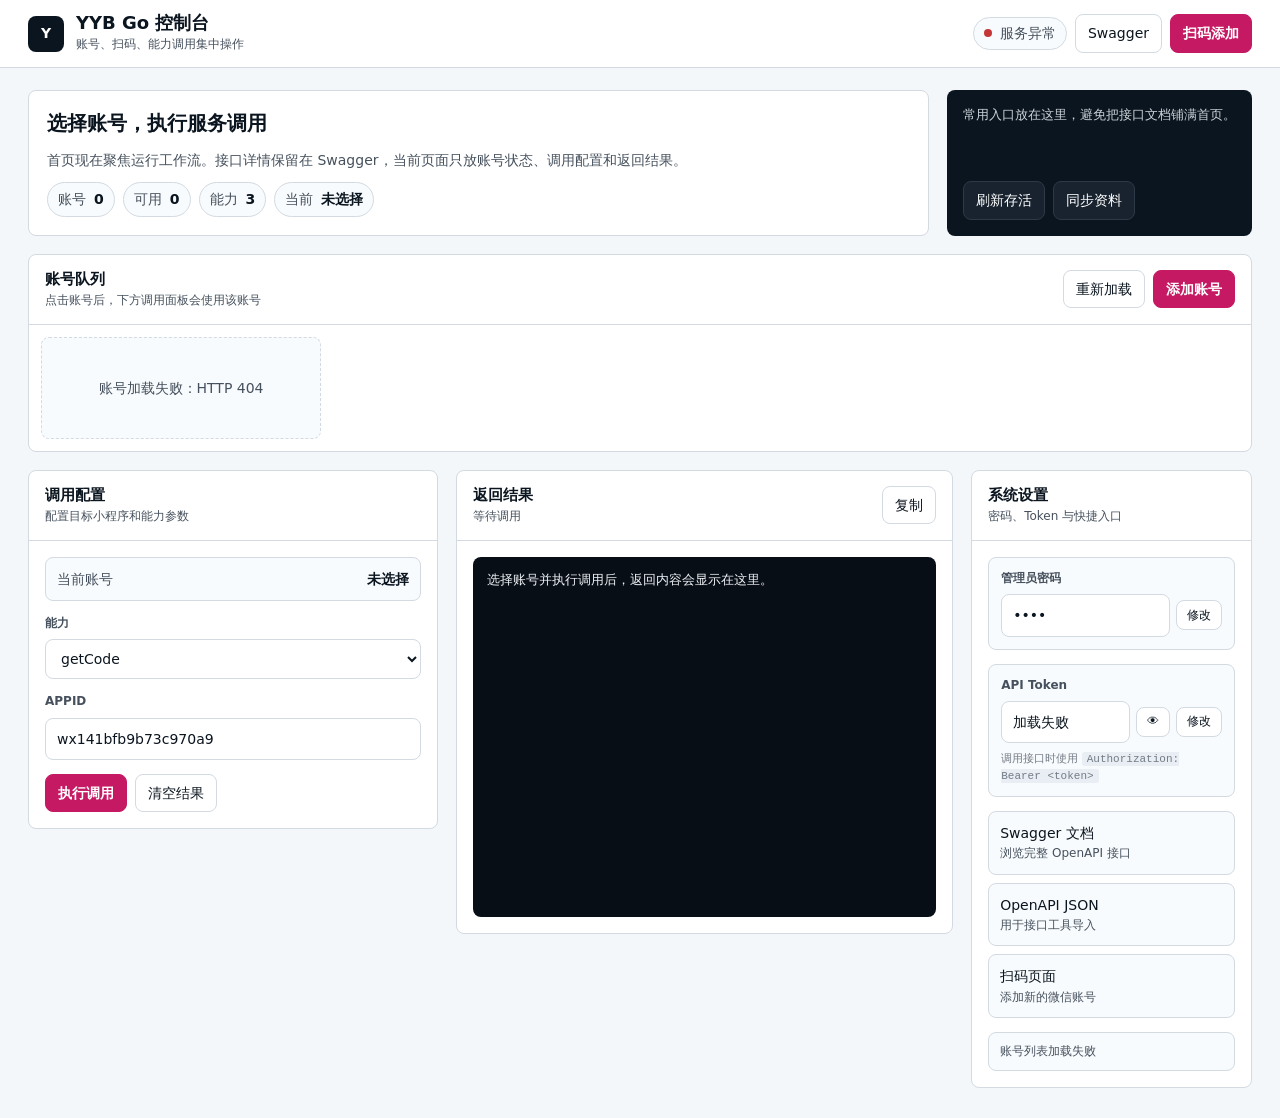
==== resource/templates/index.html @ b81bb7ef "发布构建产物（移除压缩包）" ====
<!DOCTYPE html>
<html lang="zh-CN">
<head>
  <meta charset="UTF-8">
  <meta name="viewport" content="width=device-width, initial-scale=1.0">
  <title>YYB Go 控制台</title>
  <style>
    :root {
      color-scheme: light;
      --bg: oklch(1 0 0);
      --bg-soft: oklch(0.974 0.004 250);
      --surface: oklch(0.986 0.004 250);
      --surface-strong: oklch(0.948 0.009 250);
      --ink: oklch(0.19 0.025 252);
      --muted: oklch(0.43 0.025 252);
      --faint: oklch(0.58 0.018 252);
      --line: oklch(0.885 0.012 250);
      --primary: oklch(0.54 0.205 3);
      --primary-hover: oklch(0.48 0.195 3);
      --accent: oklch(0.44 0.112 190);
      --accent-soft: oklch(0.94 0.027 190);
      --success: oklch(0.55 0.135 145);
      --success-soft: oklch(0.94 0.035 145);
      --warning: oklch(0.68 0.135 78);
      --warning-soft: oklch(0.955 0.04 78);
      --danger: oklch(0.55 0.18 25);
      --danger-soft: oklch(0.955 0.032 25);
      --code-bg: oklch(0.16 0.022 252);
      --code-ink: oklch(0.96 0.006 250);
      --radius: 8px;
      --topbar-h: 68px;
    }

    * {
      box-sizing: border-box;
    }

    html {
      height: 100%;
    }

    body {
      min-height: 100%;
      margin: 0;
      background: var(--bg-soft);
      color: var(--ink);
      font-family: ui-sans-serif, system-ui, -apple-system, BlinkMacSystemFont, "Segoe UI", "Microsoft YaHei", sans-serif;
      font-size: 14px;
      line-height: 1.45;
    }

    button,
    input,
    select,
    textarea {
      font: inherit;
    }

    button {
      cursor: pointer;
    }

    .app {
      min-height: 100vh;
      display: flex;
      flex-direction: column;
    }

    .topbar {
      height: var(--topbar-h);
      display: flex;
      align-items: center;
      justify-content: space-between;
      gap: 18px;
      padding: 0 28px;
      background: var(--bg);
      border-bottom: 1px solid var(--line);
      position: sticky;
      top: 0;
      z-index: 10;
    }

    .brand {
      display: flex;
      align-items: center;
      gap: 12px;
      min-width: 0;
    }

    .mark {
      width: 36px;
      height: 36px;
      border-radius: var(--radius);
      display: grid;
      place-items: center;
      background: var(--ink);
      color: var(--bg);
      font-weight: 800;
      letter-spacing: 0;
    }

    .brand-title {
      margin: 0;
      font-size: 18px;
      font-weight: 760;
      letter-spacing: 0;
      line-height: 1.1;
    }

    .brand-subtitle {
      margin-top: 3px;
      color: var(--muted);
      font-size: 12px;
      white-space: nowrap;
      overflow: hidden;
      text-overflow: ellipsis;
    }

    .top-actions,
    .panel-actions,
    .inline-actions {
      display: flex;
      align-items: center;
      gap: 8px;
      flex-wrap: wrap;
    }

    .btn {
      min-height: 36px;
      border: 1px solid transparent;
      border-radius: var(--radius);
      padding: 8px 12px;
      display: inline-flex;
      align-items: center;
      justify-content: center;
      gap: 7px;
      background: var(--bg);
      color: var(--ink);
      text-decoration: none;
      transition: background 160ms ease, border-color 160ms ease, color 160ms ease;
    }

    .btn:hover {
      background: var(--surface-strong);
    }

    .btn:focus-visible,
    .account-card:focus-visible,
    .quick-link:focus-visible {
      outline: 3px solid oklch(0.82 0.08 190);
      outline-offset: 2px;
    }

    .btn.primary {
      background: var(--primary);
      color: var(--bg);
      border-color: var(--primary);
      font-weight: 700;
    }

    .btn.primary:hover {
      background: var(--primary-hover);
      border-color: var(--primary-hover);
    }

    .btn.secondary {
      border-color: var(--line);
    }

    .btn.danger {
      color: var(--danger);
      border-color: var(--danger-soft);
      background: var(--danger-soft);
    }

    .btn:disabled {
      cursor: not-allowed;
      opacity: 0.62;
    }

    .status-pill {
      min-height: 30px;
      border-radius: 999px;
      display: inline-flex;
      align-items: center;
      gap: 8px;
      padding: 5px 10px;
      border: 1px solid var(--line);
      color: var(--muted);
      background: var(--surface);
      white-space: nowrap;
    }

    .status-dot {
      width: 8px;
      height: 8px;
      border-radius: 50%;
      background: var(--faint);
      flex: 0 0 auto;
    }

    .status-pill.ok .status-dot,
    .account-status.alive .status-dot {
      background: var(--success);
    }

    .status-pill.bad .status-dot,
    .account-status.expired .status-dot {
      background: var(--danger);
    }

    .shell {
      width: min(1440px, 100%);
      margin: 0 auto;
      padding: 22px 28px 32px;
      display: grid;
      gap: 18px;
    }

    .overview {
      display: grid;
      grid-template-columns: minmax(0, 1fr) auto;
      gap: 18px;
      align-items: stretch;
    }

    .summary {
      min-width: 0;
      background: var(--bg);
      border: 1px solid var(--line);
      border-radius: var(--radius);
      padding: 18px;
      display: grid;
      gap: 12px;
    }

    .summary h2 {
      margin: 0;
      font-size: 20px;
      font-weight: 760;
      letter-spacing: 0;
      text-wrap: balance;
    }

    .summary-copy {
      margin: 0;
      max-width: 72ch;
      color: var(--muted);
    }

    .stat-row {
      display: flex;
      flex-wrap: wrap;
      gap: 8px;
    }

    .stat-chip {
      min-height: 32px;
      display: inline-flex;
      align-items: center;
      gap: 8px;
      padding: 6px 10px;
      border-radius: 999px;
      background: var(--surface);
      border: 1px solid var(--line);
      color: var(--muted);
    }

    .stat-chip strong {
      color: var(--ink);
      font-weight: 760;
    }

    .quick-actions {
      min-width: 260px;
      background: var(--ink);
      color: var(--bg);
      border-radius: var(--radius);
      padding: 16px;
      display: grid;
      align-content: space-between;
      gap: 14px;
    }

    .quick-actions p {
      margin: 0;
      color: oklch(0.86 0.012 250);
      font-size: 13px;
    }

    .quick-actions .btn {
      background: oklch(0.25 0.028 252);
      color: var(--bg);
      border-color: oklch(0.34 0.028 252);
    }

    .quick-actions .btn:hover {
      background: oklch(0.31 0.032 252);
    }

    .account-band,
    .panel {
      background: var(--bg);
      border: 1px solid var(--line);
      border-radius: var(--radius);
    }

    .section-head {
      min-height: 58px;
      display: flex;
      align-items: center;
      justify-content: space-between;
      gap: 14px;
      padding: 14px 16px;
      border-bottom: 1px solid var(--line);
    }

    .section-title {
      display: grid;
      gap: 2px;
      min-width: 0;
    }

    .section-title h3 {
      margin: 0;
      font-size: 15px;
      font-weight: 760;
      letter-spacing: 0;
    }

    .section-title p {
      margin: 0;
      color: var(--muted);
      font-size: 12px;
      white-space: nowrap;
      overflow: hidden;
      text-overflow: ellipsis;
    }

    .account-strip {
      padding: 12px;
      display: grid;
      grid-auto-flow: column;
      grid-auto-columns: minmax(238px, 280px);
      gap: 10px;
      overflow-x: auto;
      scrollbar-width: thin;
      min-height: 126px;
    }

    .account-card {
      width: 100%;
      min-height: 100px;
      padding: 12px;
      border: 1px solid var(--line);
      border-radius: var(--radius);
      background: var(--surface);
      color: var(--ink);
      text-align: left;
      display: grid;
      grid-template-columns: 42px minmax(0, 1fr) auto;
      gap: 10px;
      align-items: start;
      transition: background 160ms ease, border-color 160ms ease;
      position: relative;
    }

    .account-card:hover {
      background: var(--bg);
      border-color: oklch(0.78 0.035 190);
    }

    .account-card.selected {
      background: var(--accent-soft);
      border-color: var(--accent);
    }

    .account-card .del-btn {
      width: 26px; height: 26px;
      border: 1px solid transparent;
      border-radius: 50%;
      background: transparent;
      color: var(--faint);
      font-size: 16px;
      line-height: 1;
      cursor: pointer;
      display: grid;
      place-items: center;
      flex-shrink: 0;
      transition: all 140ms ease;
      padding: 0;
    }

    .account-card .del-btn:hover {
      background: var(--danger-soft);
      color: var(--danger);
      border-color: var(--danger);
    }

    .avatar {
      width: 42px;
      height: 42px;
      border-radius: 50%;
      overflow: hidden;
      background: var(--surface-strong);
      border: 1px solid var(--line);
      display: grid;
      place-items: center;
      color: var(--muted);
      font-weight: 760;
    }

    .avatar img {
      width: 100%;
      height: 100%;
      object-fit: cover;
      display: block;
    }

    .account-main {
      min-width: 0;
      display: grid;
      gap: 6px;
    }

    .account-name {
      overflow: hidden;
      text-overflow: ellipsis;
      white-space: nowrap;
      font-weight: 760;
    }

    .account-status {
      display: inline-flex;
      align-items: center;
      gap: 7px;
      color: var(--muted);
      font-size: 12px;
    }

    .account-meta {
      color: var(--faint);
      font-size: 12px;
      overflow: hidden;
      text-overflow: ellipsis;
      white-space: nowrap;
    }

    .empty-state {
      min-height: 100px;
      display: grid;
      place-items: center;
      color: var(--muted);
      border: 1px dashed var(--line);
      border-radius: var(--radius);
      background: var(--surface);
      padding: 18px;
      text-align: center;
    }

    .work-grid {
      display: grid;
      grid-template-columns: minmax(360px, 0.95fr) minmax(420px, 1.15fr) minmax(260px, 0.65fr);
      gap: 18px;
      align-items: start;
    }

    .panel-body {
      padding: 16px;
      display: grid;
      gap: 14px;
    }

    .form-grid {
      display: grid;
      gap: 14px;
    }

    .field {
      display: grid;
      gap: 7px;
    }

    .field label {
      color: var(--muted);
      font-size: 12px;
      font-weight: 680;
    }

    .input,
    .select,
    .textarea {
      width: 100%;
      border: 1px solid var(--line);
      border-radius: var(--radius);
      background: var(--bg);
      color: var(--ink);
      padding: 10px 11px;
      outline: none;
      transition: border-color 160ms ease, background 160ms ease;
    }

    .input:focus,
    .select:focus,
    .textarea:focus {
      border-color: var(--accent);
      background: var(--surface);
    }

    .textarea {
      min-height: 164px;
      resize: vertical;
      font-family: ui-monospace, SFMono-Regular, Menlo, Consolas, "Liberation Mono", monospace;
      line-height: 1.55;
      font-size: 13px;
    }

    .selected-account {
      min-height: 44px;
      border: 1px solid var(--line);
      border-radius: var(--radius);
      background: var(--surface);
      padding: 10px 11px;
      display: flex;
      align-items: center;
      justify-content: space-between;
      gap: 10px;
      color: var(--muted);
    }

    .selected-account strong {
      color: var(--ink);
      overflow: hidden;
      text-overflow: ellipsis;
      white-space: nowrap;
    }

    .result-panel .panel-body {
      gap: 10px;
    }

    .result-box {
      min-height: 360px;
      max-height: 560px;
      margin: 0;
      overflow: auto;
      border-radius: var(--radius);
      background: var(--code-bg);
      color: var(--code-ink);
      padding: 14px;
      font-family: ui-monospace, SFMono-Regular, Menlo, Consolas, "Liberation Mono", monospace;
      font-size: 13px;
      line-height: 1.55;
      white-space: pre-wrap;
      word-break: break-word;
    }

    .result-box.error {
      color: oklch(0.86 0.075 25);
    }

    .quick-list {
      display: grid;
      gap: 8px;
    }

    .quick-link {
      border: 1px solid var(--line);
      border-radius: var(--radius);
      padding: 11px;
      background: var(--surface);
      color: var(--ink);
      text-decoration: none;
      display: grid;
      gap: 2px;
      transition: background 160ms ease, border-color 160ms ease;
    }

    .quick-link:hover {
      background: var(--bg);
      border-color: oklch(0.78 0.035 190);
    }

    .quick-link span {
      color: var(--muted);
      font-size: 12px;
    }

    .log-line {
      padding: 10px 11px;
      border-radius: var(--radius);
      background: var(--surface);
      border: 1px solid var(--line);
      color: var(--muted);
      font-size: 12px;
    }

    .token-card {
      padding: 12px;
      border: 1px solid var(--line);
      border-radius: var(--radius);
      background: var(--surface);
      display: grid;
      gap: 8px;
    }

    .token-row {
      display: flex;
      gap: 6px;
      align-items: center;
    }

    .token-input {
      flex: 1;
      min-width: 0;
    }

    .token-hint {
      color: var(--faint);
      font-size: 11px;
      line-height: 1.4;
    }

    .token-hint code {
      background: var(--surface-strong);
      padding: 1px 5px;
      border-radius: 3px;
      font-size: 11px;
    }

    .btn-sm {
      min-height: 30px;
      padding: 5px 10px;
      font-size: 12px;
    }

    .token-set-panel {
      display: grid;
      gap: 0;
    }

    .hidden {
      display: none !important;
    }

    @media (max-width: 1120px) {
      .overview,
      .work-grid {
        grid-template-columns: 1fr;
      }

      .quick-actions {
        min-width: 0;
      }
    }

    @media (max-width: 760px) {
      .topbar {
        height: auto;
        align-items: flex-start;
        flex-direction: column;
        padding: 14px 16px;
      }

      .top-actions {
        width: 100%;
      }

      .top-actions .btn,
      .top-actions .status-pill {
        flex: 1;
      }

      .shell {
        padding: 16px;
      }

      .section-head {
        align-items: flex-start;
        flex-direction: column;
      }

      .panel-actions,
      .inline-actions {
        width: 100%;
      }

      .panel-actions .btn,
      .inline-actions .btn {
        flex: 1;
      }

      .account-strip {
        grid-auto-columns: minmax(222px, 86vw);
      }
    }

    @media (prefers-reduced-motion: reduce) {
      *,
      *::before,
      *::after {
        scroll-behavior: auto !important;
        transition-duration: 1ms !important;
        animation-duration: 1ms !important;
      }
    }
  </style>
</head>
<body>
  <div class="app">
    <header class="topbar">
      <div class="brand">
        <div class="mark" aria-hidden="true">Y</div>
        <div>
          <h1 class="brand-title">YYB Go 控制台</h1>
          <div class="brand-subtitle">账号、扫码、能力调用集中操作</div>
        </div>
      </div>
      <div class="top-actions">
        <span class="status-pill" id="healthPill"><span class="status-dot"></span><span>检测服务中</span></span>
        <a class="btn secondary" href="/docs/index.html">Swagger</a>
        <a class="btn primary" href="/scan">扫码添加</a>
      </div>
    </header>

    <main class="shell">
      <section class="overview" aria-label="控制台概览">
        <div class="summary">
          <h2>选择账号，执行服务调用</h2>
          <p class="summary-copy">首页现在聚焦运行工作流。接口详情保留在 Swagger，当前页面只放账号状态、调用配置和返回结果。</p>
          <div class="stat-row" aria-label="运行统计">
            <span class="stat-chip">账号 <strong id="accountCount">0</strong></span>
            <span class="stat-chip">可用 <strong id="aliveCount">0</strong></span>
            <span class="stat-chip">能力 <strong id="featureCount">0</strong></span>
            <span class="stat-chip">当前 <strong id="currentAccountText">未选择</strong></span>
          </div>
        </div>
        <aside class="quick-actions" aria-label="常用动作">
          <p>常用入口放在这里，避免把接口文档铺满首页。</p>
          <div class="inline-actions">
            <button class="btn" id="refreshAllBtn" type="button">刷新存活</button>
            <button class="btn" id="resyncAllBtn" type="button">同步资料</button>
          </div>
        </aside>
      </section>

      <section class="account-band" aria-label="账号队列">
        <div class="section-head">
          <div class="section-title">
            <h3>账号队列</h3>
            <p>点击账号后，下方调用面板会使用该账号</p>
          </div>
          <div class="panel-actions">
            <button class="btn secondary" id="reloadAccountsBtn" type="button">重新加载</button>
            <a class="btn primary" href="/scan">添加账号</a>
          </div>
        </div>
        <div class="account-strip" id="accountStrip">
          <div class="empty-state">账号加载中</div>
        </div>
      </section>

      <section class="work-grid" aria-label="调用工作区">
        <section class="panel" aria-label="调用配置">
          <div class="section-head">
            <div class="section-title">
              <h3>调用配置</h3>
              <p>配置目标小程序和能力参数</p>
            </div>
          </div>
          <div class="panel-body">
            <div class="selected-account">
              <span>当前账号</span>
              <strong id="selectedAccountName">未选择</strong>
            </div>
            <div class="form-grid">
              <div class="field">
                <label for="featureSel">能力</label>
                <select class="select" id="featureSel"></select>
              </div>
              <div class="field">
                <label for="appidInput">APPID</label>
                <input class="input" id="appidInput" value="wx141bfb9b73c970a9" autocomplete="off" spellcheck="false">
              </div>
              <div class="field hidden" id="payloadGroup">
                <label for="payloadInput">请求 JSON</label>
                <textarea class="textarea" id="payloadInput" spellcheck="false">{"api_name":"getUserInfo","data":{},"env":1}</textarea>
              </div>
            </div>
            <div class="inline-actions">
              <button class="btn primary" id="callBtn" type="button">执行调用</button>
              <button class="btn secondary" id="clearResultBtn" type="button">清空结果</button>
            </div>
          </div>
        </section>

        <section class="panel result-panel" aria-label="调用结果">
          <div class="section-head">
            <div class="section-title">
              <h3>返回结果</h3>
              <p id="resultMeta">等待调用</p>
            </div>
            <button class="btn secondary" id="copyResultBtn" type="button">复制</button>
          </div>
          <div class="panel-body">
            <pre class="result-box" id="resultBox">选择账号并执行调用后，返回内容会显示在这里。</pre>
          </div>
        </section>

        <aside class="panel" aria-label="系统入口">
          <div class="section-head">
            <div class="section-title">
              <h3>系统设置</h3>
              <p>密码、Token 与快捷入口</p>
            </div>
          </div>
          <div class="panel-body">
            <!-- 密码修改 -->
            <div class="token-card" id="passwordCard">
              <div class="field" style="margin-bottom:0">
                <label>管理员密码</label>
                <div class="token-row">
                  <input class="input token-input" type="password" id="passwordDisplay" value="****" readonly>
                  <button class="btn secondary btn-sm" id="chPwdBtn" type="button">修改</button>
                </div>
              </div>
              <div class="token-set-panel hidden" id="pwdPanel">
                <input class="input token-input" type="password" id="oldPwdInput" placeholder="原密码" autocomplete="off">
                <input class="input token-input" type="password" id="newPwdInput" placeholder="新密码（至少 4 位）" autocomplete="off" style="margin-top:6px">
                <div class="inline-actions" style="margin-top:8px">
                  <button class="btn primary btn-sm" id="savePwdBtn" type="button">保存</button>
                  <button class="btn secondary btn-sm" id="cancelPwdBtn" type="button">取消</button>
                </div>
              </div>
            </div>
            <!-- Token 管理 -->
            <div class="token-card">
              <div class="field" style="margin-bottom:0">
                <label>API Token</label>
                <div class="token-row">
                  <input class="input token-input" id="tokenDisplay" readonly spellcheck="false" value="加载中…">
                  <button class="btn secondary btn-sm" id="toggleTokenBtn" type="button" title="显示/隐藏">👁</button>
                  <button class="btn secondary btn-sm" id="setTokenBtn" type="button">修改</button>
                </div>
              </div>
              <div class="token-set-panel hidden" id="tokenSetPanel">
                <input class="input token-input" id="tokenInput" placeholder="输入新的 API Token" spellcheck="false" autocomplete="off">
                <div class="inline-actions" style="margin-top:8px">
                  <button class="btn primary btn-sm" id="saveTokenBtn" type="button">保存</button>
                  <button class="btn secondary btn-sm" id="cancelTokenBtn" type="button">取消</button>
                </div>
              </div>
              <div class="token-hint">调用接口时使用 <code>Authorization: Bearer &lt;token&gt;</code></div>
            </div>
            <!-- 快捷入口 -->
            <div class="quick-list">
              <a class="quick-link" href="/docs/index.html">
                Swagger 文档
                <span>浏览完整 OpenAPI 接口</span>
              </a>
              <a class="quick-link" href="/openapi.json">
                OpenAPI JSON
                <span>用于接口工具导入</span>
              </a>
              <a class="quick-link" href="/scan">
                扫码页面
                <span>添加新的微信账号</span>
              </a>
            </div>
            <div class="log-line" id="activityLine">尚未执行操作</div>
          </div>
        </aside>
      </section>
    </main>
  </div>

  <script>
    const state = {
      accounts: [],
      features: [
        { name: "getCode" },
        { name: "getPhoneNumber" },
        { name: "operateWxData" }
      ],
      selectedOpenID: "",
      lastResult: ""
    };

    const $ = id => document.getElementById(id);

    function escapeHTML(value) {
      return String(value ?? "")
        .replaceAll("&", "&amp;")
        .replaceAll("<", "&lt;")
        .replaceAll(">", "&gt;")
        .replaceAll('"', "&quot;")
        .replaceAll("'", "&#039;");
    }

    async function api(method, url, body) {
      const options = { method, headers: { "Content-Type": "application/json" } };
      if (body !== undefined) options.body = JSON.stringify(body);
      const response = await fetch(url, options);
      const text = await response.text();
      let data = null;
      try {
        data = text ? JSON.parse(text) : null;
      } catch {
        data = text;
      }
      const isEnvelope = data && typeof data === "object" && !Array.isArray(data)
        && Object.prototype.hasOwnProperty.call(data, "code")
        && Object.prototype.hasOwnProperty.call(data, "msg")
        && Object.prototype.hasOwnProperty.call(data, "data");
      if (!response.ok || (isEnvelope && data.code !== 0)) {
        const error = new Error(isEnvelope ? data.msg : "HTTP " + response.status);
        error.status = response.status;
        error.code = isEnvelope ? data.code : response.status;
        error.data = isEnvelope ? data.data : data;
        error.payload = data;
        throw error;
      }
      return isEnvelope ? data.data : data;
    }

    function accountName(account) {
      return account.nickname || account.alias || account.openid || "未命名账号";
    }

    function statusText(status) {
      if (status === "alive") return "可用";
      if (status === "expired") return "需重扫";
      return "待确认";
    }

    function statusClass(status) {
      if (status === "alive") return "alive";
      if (status === "expired") return "expired";
      return "unknown";
    }

    function formatChecked(ts) {
      if (!ts) return "未检测";
      const date = new Date(ts * 1000);
      const pad = n => String(n).padStart(2, "0");
      return `${pad(date.getMonth() + 1)}-${pad(date.getDate())} ${pad(date.getHours())}:${pad(date.getMinutes())}`;
    }

    function setActivity(message) {
      $("activityLine").textContent = message;
    }

    function setResult(value, meta, isError) {
      const text = typeof value === "string" ? value : JSON.stringify(value, null, 2);
      state.lastResult = text;
      $("resultBox").textContent = text;
      $("resultBox").classList.toggle("error", Boolean(isError));
      $("resultMeta").textContent = meta || "已更新";
    }

    function selectedAccount() {
      return state.accounts.find(item => item.openid === state.selectedOpenID) || null;
    }

    function syncSelectedAccount() {
      const selected = selectedAccount();
      const label = selected ? accountName(selected) : "未选择";
      $("selectedAccountName").textContent = label;
      $("currentAccountText").textContent = label;
      document.querySelectorAll(".account-card").forEach(card => {
        card.classList.toggle("selected", card.dataset.openid === state.selectedOpenID);
      });
    }

    function renderStats() {
      $("accountCount").textContent = String(state.accounts.length);
      $("aliveCount").textContent = String(state.accounts.filter(item => item.status === "alive").length);
      $("featureCount").textContent = String(state.features.length);
      syncSelectedAccount();
    }

    function renderAccounts() {
      const strip = $("accountStrip");
      if (!state.accounts.length) {
        strip.innerHTML = `<div class="empty-state">暂无账号，点击“添加账号”开始扫码。</div>`;
        state.selectedOpenID = "";
        renderStats();
        return;
      }

      if (!state.accounts.some(item => item.openid === state.selectedOpenID)) {
        state.selectedOpenID = state.accounts[0].openid;
      }

      strip.innerHTML = "";
      for (const account of state.accounts) {
        const name = accountName(account);
        const cls = statusClass(account.status);
        const button = document.createElement("button");
        button.type = "button";
        button.className = "account-card";
        button.dataset.openid = account.openid;
        button.innerHTML = `
          <span class="avatar">
            <img alt="" src="/accounts/avatar?ref=${encodeURIComponent(account.openid)}">
            <span class="avatar-letter hidden">${escapeHTML(name.slice(0, 1).toUpperCase() || "Y")}</span>
          </span>
          <span class="account-main">
            <span class="account-name">${escapeHTML(name)}</span>
            <span class="account-status ${cls}"><span class="status-dot"></span>${statusText(account.status)}</span>
            <span class="account-meta">uin: ${escapeHTML(account.uin ?? "-")} · ${formatChecked(account.last_checked_at)}</span>
          </span>
          <button class="del-btn" title="删除账号" data-openid="${escapeHTML(account.openid)}">&times;</button>
        `;
        button.querySelector("img").addEventListener("error", event => {
          event.currentTarget.classList.add("hidden");
          button.querySelector(".avatar-letter").classList.remove("hidden");
        });
        button.addEventListener("click", () => {
          state.selectedOpenID = account.openid;
          syncSelectedAccount();
          setActivity(`已选择账号：${name}`);
        });
        // 删除按钮：阻止冒泡到卡片点击
        const delBtn = button.querySelector(".del-btn");
        delBtn.addEventListener("click", (e) => {
          e.stopPropagation();
          deleteAccount(account.openid, name);
        });
        strip.appendChild(button);
      }
      renderStats();
    }

    function renderFeatures() {
      const select = $("featureSel");
      if (!state.features.length) {
        select.innerHTML = `<option value="">暂无能力</option>`;
        togglePayload();
        return;
      }
      select.innerHTML = state.features.map(feature => {
        return `<option value="${escapeHTML(feature.name)}" data-name="${escapeHTML(feature.name)}">${escapeHTML(feature.name)}</option>`;
      }).join("");
      togglePayload();
      renderStats();
    }

    function currentFeatureName() {
      const option = $("featureSel").selectedOptions[0];
      return option ? option.dataset.name || "" : "";
    }

    function togglePayload() {
      const needsPayload = currentFeatureName().toLowerCase() === "operatewxdata";
      $("payloadGroup").classList.toggle("hidden", !needsPayload);
    }

    async function loadHealth() {
      const pill = $("healthPill");
      try {
        await api("GET", "/health");
        pill.classList.add("ok");
        pill.classList.remove("bad");
        pill.querySelector("span:last-child").textContent = "服务正常";
      } catch {
        pill.classList.add("bad");
        pill.classList.remove("ok");
        pill.querySelector("span:last-child").textContent = "服务异常";
      }
    }

    async function loadAccounts() {
      $("accountStrip").innerHTML = `<div class="empty-state">账号加载中</div>`;
      try {
        state.accounts = await api("GET", "/accounts");
        renderAccounts();
        setActivity("账号列表已加载");
      } catch (error) {
        $("accountStrip").innerHTML = `<div class="empty-state">账号加载失败：${escapeHTML(error.data?.detail || error.message)}</div>`;
        setActivity("账号列表加载失败");
      }
    }

    async function loadFeatures() {
      renderFeatures();
    }

    async function deleteAccount(openid, name) {
      if (!confirm(`确认删除账号「${name}」？\n\n删除后无法恢复，需要重新扫码添加。`)) return;
      try {
        await api("DELETE", `/accounts?ref=${encodeURIComponent(openid)}`);
        setActivity(`已删除账号：${name}`);
        // 如果删除的是当前选中账号，清除选中
        if (state.selectedOpenID === openid) {
          state.selectedOpenID = "";
        }
        await loadAccounts();
      } catch (err) {
        setActivity(`删除失败：${err.data || err.message}`);
      }
    }

    async function refreshAll() {
      const button = $("refreshAllBtn");
      button.disabled = true;
      button.textContent = "刷新中";
      try {
        const result = await api("POST", "/accounts/refresh");
        setResult(result, "存活刷新完成", false);
        await loadAccounts();
      } catch (error) {
        setResult(error.data || error.message, "存活刷新失败", true);
      } finally {
        button.disabled = false;
        button.textContent = "刷新存活";
      }
    }

    async function resyncAll() {
      const button = $("resyncAllBtn");
      button.disabled = true;
      button.textContent = "同步中";
      try {
        const result = await api("POST", "/accounts/resync");
        setResult(result, "资料同步完成", false);
        await loadAccounts();
      } catch (error) {
        setResult(error.data || error.message, "资料同步失败", true);
      } finally {
        button.disabled = false;
        button.textContent = "同步资料";
      }
    }

    async function callFeature() {
      const account = selectedAccount();
      if (!account) {
        setResult("请先选择一个账号。", "缺少账号", true);
        return;
      }

      const endpoint = currentFeatureName();
      const appID = $("appidInput").value.trim();
      if (!endpoint) {
        setResult("当前没有可调用能力。", "缺少能力", true);
        return;
      }
      if (!appID) {
        setResult("请输入 APPID。", "缺少 APPID", true);
        return;
      }

      const body = { ref: account.openid, app_id: appID };
      if (endpoint.toLowerCase() === "operatewxdata") {
        const raw = $("payloadInput").value.trim();
        if (!raw) {
          setResult("operateWxData 需要请求 JSON。", "缺少 payload", true);
          return;
        }
        try {
          body.payload = JSON.parse(raw);
        } catch {
          setResult("请求 JSON 格式不正确。", "JSON 解析失败", true);
          return;
        }
      }

      const button = $("callBtn");
      button.disabled = true;
      const startedAt = performance.now();
      setResult("调用中，首次调用可能需要建立会话。", "请求进行中", false);
      setActivity(`正在调用 ${endpoint}：${accountName(account)}`);

      try {
        const result = await api("POST", `/wxapp/${endpoint}`, body);
        const seconds = ((performance.now() - startedAt) / 1000).toFixed(1);
        setResult(result, `调用完成，用时 ${seconds}s`, false);
        await loadAccounts();
      } catch (error) {
        setResult(error.data || error.message, `调用失败 ${error.status || ""}`.trim(), true);
      } finally {
        button.disabled = false;
      }
    }

    $("reloadAccountsBtn").addEventListener("click", loadAccounts);
    $("refreshAllBtn").addEventListener("click", refreshAll);
    $("resyncAllBtn").addEventListener("click", resyncAll);
    $("featureSel").addEventListener("change", togglePayload);
    $("callBtn").addEventListener("click", callFeature);
    $("clearResultBtn").addEventListener("click", () => setResult("结果已清空。", "等待调用", false));
    $("copyResultBtn").addEventListener("click", async () => {
      try {
        await navigator.clipboard.writeText(state.lastResult || $("resultBox").textContent);
        setActivity("结果已复制");
      } catch {
        setActivity("复制失败，请手动选择结果内容");
      }
    });

    // ---- Token 管理 ----
    let tokenMasked = true;

    async function loadSettings() {
      try {
        const data = await api("GET", "/settings");
        state.apiToken = data.api_token;
        state.apiTokenSet = data.api_token_set;
        state.envPasswordSet = data.env_password_set;
        state.envTokenSet = data.env_token_set;
        tokenMasked = true;
        $("tokenDisplay").value = data.api_token || "(未设置)";
        $("tokenDisplay").type = "password";
        $("toggleTokenBtn").textContent = "👁";
        // 如果密码/Token 由环境变量控制，禁用修改
        if (data.env_password_set) {
          $("chPwdBtn").disabled = true;
          $("chPwdBtn").title = "密码由环境变量 YYB_WEB_PASSWORD 控制";
        }
        if (data.env_token_set) {
          $("setTokenBtn").disabled = true;
          $("setTokenBtn").title = "Token 由环境变量 YYB_API_TOKEN 控制";
        }
      } catch (err) {
        $("tokenDisplay").value = "加载失败";
      }
    }

    $("toggleTokenBtn").addEventListener("click", () => {
      tokenMasked = !tokenMasked;
      if (tokenMasked) {
        $("tokenDisplay").type = "password";
        $("toggleTokenBtn").textContent = "👁";
      } else {
        $("tokenDisplay").type = "text";
        $("toggleTokenBtn").textContent = "🙈";
      }
    });

    $("setTokenBtn").addEventListener("click", () => {
      $("tokenSetPanel").classList.remove("hidden");
      $("tokenInput").value = "";
      $("tokenInput").focus();
    });

    $("cancelTokenBtn").addEventListener("click", () => {
      $("tokenSetPanel").classList.add("hidden");
      $("tokenInput").value = "";
    });

    $("saveTokenBtn").addEventListener("click", async () => {
      const newToken = $("tokenInput").value.trim();
      if (!newToken) {
        setActivity("Token 不能为空");
        return;
      }
      try {
        await api("POST", "/settings", { api_token: newToken });
        $("tokenSetPanel").classList.add("hidden");
        $("tokenInput").value = "";
        setActivity("API Token 已更新");
        await loadSettings();
      } catch (err) {
        setActivity("Token 更新失败: " + (err.data || err.message));
      }
    });

    // ---- 密码修改 ----
    $("chPwdBtn").addEventListener("click", () => {
      $("pwdPanel").classList.remove("hidden");
      $("oldPwdInput").value = "";
      $("newPwdInput").value = "";
      $("oldPwdInput").focus();
    });

    $("cancelPwdBtn").addEventListener("click", () => {
      $("pwdPanel").classList.add("hidden");
      $("oldPwdInput").value = "";
      $("newPwdInput").value = "";
    });

    $("savePwdBtn").addEventListener("click", async () => {
      const oldPwd = $("oldPwdInput").value;
      const newPwd = $("newPwdInput").value;
      if (!oldPwd) { setActivity("请输入原密码"); return; }
      if (!newPwd || newPwd.length < 4) { setActivity("新密码至少需要 4 位"); return; }
      try {
        await api("POST", "/settings", { password: newPwd, old_password: oldPwd });
        $("pwdPanel").classList.add("hidden");
        $("oldPwdInput").value = "";
        $("newPwdInput").value = "";
        setActivity("密码已更新");
      } catch (err) {
        setActivity("密码修改失败: " + (err.data || err.message));
      }
    });

    loadHealth();
    loadFeatures();
    loadAccounts();
    loadSettings();
    setInterval(loadHealth, 15000);
  </script>
</body>
</html>
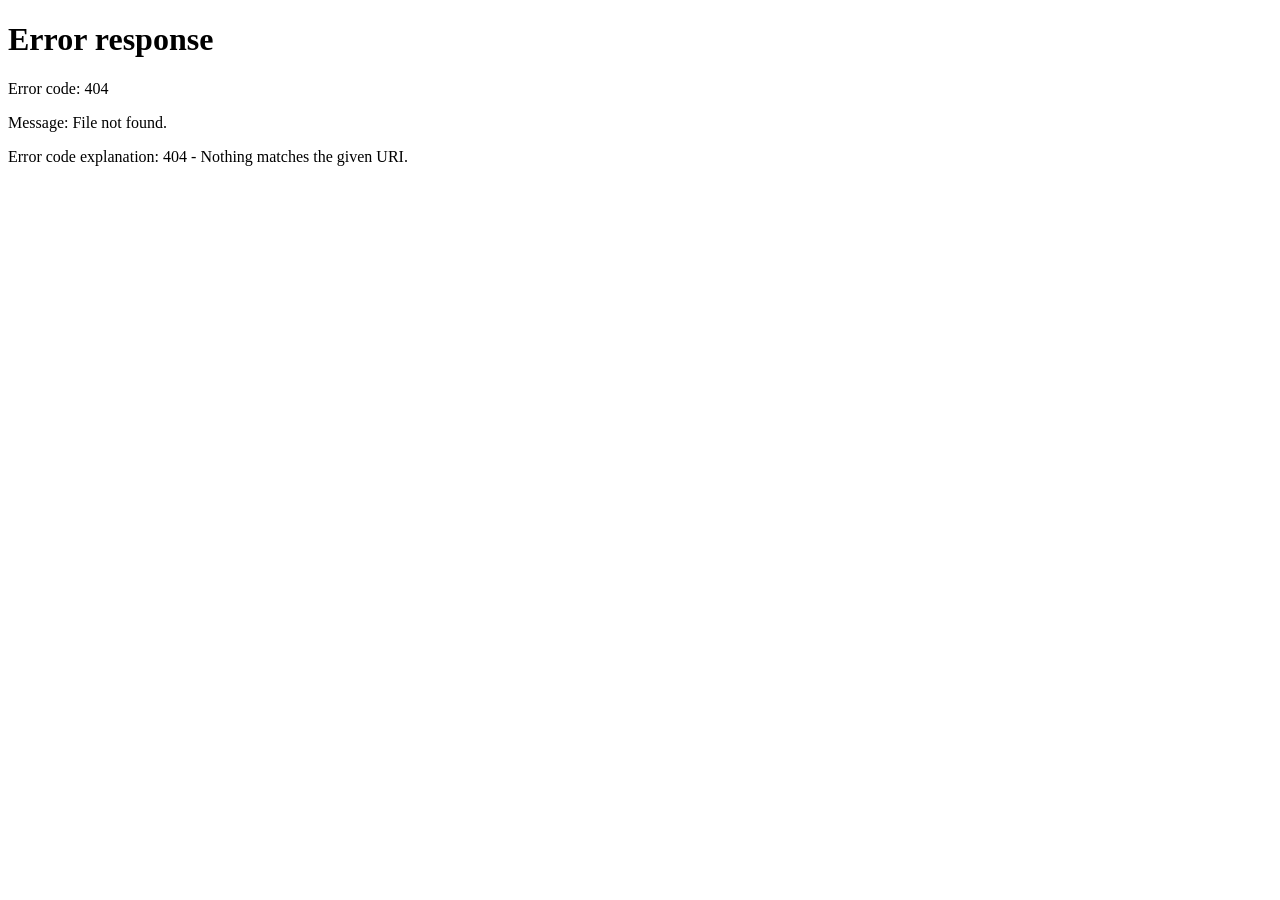
==== commit 90b19fd1: "优化前端" ====
--- a/resource/templates/index.html
+++ b/resource/templates/index.html
@@ -1,1306 +1,2 @@
-<!DOCTYPE html>
-<html lang="zh-CN">
-<head>
-  <meta charset="UTF-8">
-  <meta name="viewport" content="width=device-width, initial-scale=1.0">
-  <title>YYB Go 控制台</title>
-  <style>
-    :root {
-      color-scheme: light;
-      --bg: oklch(1 0 0);
-      --bg-soft: oklch(0.974 0.004 250);
-      --surface: oklch(0.986 0.004 250);
-      --surface-strong: oklch(0.948 0.009 250);
-      --ink: oklch(0.19 0.025 252);
-      --muted: oklch(0.43 0.025 252);
-      --faint: oklch(0.58 0.018 252);
-      --line: oklch(0.885 0.012 250);
-      --primary: oklch(0.54 0.205 3);
-      --primary-hover: oklch(0.48 0.195 3);
-      --accent: oklch(0.44 0.112 190);
-      --accent-soft: oklch(0.94 0.027 190);
-      --success: oklch(0.55 0.135 145);
-      --success-soft: oklch(0.94 0.035 145);
-      --warning: oklch(0.68 0.135 78);
-      --warning-soft: oklch(0.955 0.04 78);
-      --danger: oklch(0.55 0.18 25);
-      --danger-soft: oklch(0.955 0.032 25);
-      --code-bg: oklch(0.16 0.022 252);
-      --code-ink: oklch(0.96 0.006 250);
-      --radius: 8px;
-      --topbar-h: 68px;
-    }
-
-    * {
-      box-sizing: border-box;
-    }
-
-    html {
-      height: 100%;
-    }
-
-    body {
-      min-height: 100%;
-      margin: 0;
-      background: var(--bg-soft);
-      color: var(--ink);
-      font-family: ui-sans-serif, system-ui, -apple-system, BlinkMacSystemFont, "Segoe UI", "Microsoft YaHei", sans-serif;
-      font-size: 14px;
-      line-height: 1.45;
-    }
-
-    button,
-    input,
-    select,
-    textarea {
-      font: inherit;
-    }
-
-    button {
-      cursor: pointer;
-    }
-
-    .app {
-      min-height: 100vh;
-      display: flex;
-      flex-direction: column;
-    }
-
-    .topbar {
-      height: var(--topbar-h);
-      display: flex;
-      align-items: center;
-      justify-content: space-between;
-      gap: 18px;
-      padding: 0 28px;
-      background: var(--bg);
-      border-bottom: 1px solid var(--line);
-      position: sticky;
-      top: 0;
-      z-index: 10;
-    }
-
-    .brand {
-      display: flex;
-      align-items: center;
-      gap: 12px;
-      min-width: 0;
-    }
-
-    .mark {
-      width: 36px;
-      height: 36px;
-      border-radius: var(--radius);
-      display: grid;
-      place-items: center;
-      background: var(--ink);
-      color: var(--bg);
-      font-weight: 800;
-      letter-spacing: 0;
-    }
-
-    .brand-title {
-      margin: 0;
-      font-size: 18px;
-      font-weight: 760;
-      letter-spacing: 0;
-      line-height: 1.1;
-    }
-
-    .brand-subtitle {
-      margin-top: 3px;
-      color: var(--muted);
-      font-size: 12px;
-      white-space: nowrap;
-      overflow: hidden;
-      text-overflow: ellipsis;
-    }
-
-    .top-actions,
-    .panel-actions,
-    .inline-actions {
-      display: flex;
-      align-items: center;
-      gap: 8px;
-      flex-wrap: wrap;
-    }
-
-    .btn {
-      min-height: 36px;
-      border: 1px solid transparent;
-      border-radius: var(--radius);
-      padding: 8px 12px;
-      display: inline-flex;
-      align-items: center;
-      justify-content: center;
-      gap: 7px;
-      background: var(--bg);
-      color: var(--ink);
-      text-decoration: none;
-      transition: background 160ms ease, border-color 160ms ease, color 160ms ease;
-    }
-
-    .btn:hover {
-      background: var(--surface-strong);
-    }
-
-    .btn:focus-visible,
-    .account-card:focus-visible,
-    .quick-link:focus-visible {
-      outline: 3px solid oklch(0.82 0.08 190);
-      outline-offset: 2px;
-    }
-
-    .btn.primary {
-      background: var(--primary);
-      color: var(--bg);
-      border-color: var(--primary);
-      font-weight: 700;
-    }
-
-    .btn.primary:hover {
-      background: var(--primary-hover);
-      border-color: var(--primary-hover);
-    }
-
-    .btn.secondary {
-      border-color: var(--line);
-    }
-
-    .btn.danger {
-      color: var(--danger);
-      border-color: var(--danger-soft);
-      background: var(--danger-soft);
-    }
-
-    .btn:disabled {
-      cursor: not-allowed;
-      opacity: 0.62;
-    }
-
-    .status-pill {
-      min-height: 30px;
-      border-radius: 999px;
-      display: inline-flex;
-      align-items: center;
-      gap: 8px;
-      padding: 5px 10px;
-      border: 1px solid var(--line);
-      color: var(--muted);
-      background: var(--surface);
-      white-space: nowrap;
-    }
-
-    .status-dot {
-      width: 8px;
-      height: 8px;
-      border-radius: 50%;
-      background: var(--faint);
-      flex: 0 0 auto;
-    }
-
-    .status-pill.ok .status-dot,
-    .account-status.alive .status-dot {
-      background: var(--success);
-    }
-
-    .status-pill.bad .status-dot,
-    .account-status.expired .status-dot {
-      background: var(--danger);
-    }
-
-    .shell {
-      width: min(1440px, 100%);
-      margin: 0 auto;
-      padding: 22px 28px 32px;
-      display: grid;
-      gap: 18px;
-    }
-
-    .overview {
-      display: grid;
-      grid-template-columns: minmax(0, 1fr) auto;
-      gap: 18px;
-      align-items: stretch;
-    }
-
-    .summary {
-      min-width: 0;
-      background: var(--bg);
-      border: 1px solid var(--line);
-      border-radius: var(--radius);
-      padding: 18px;
-      display: grid;
-      gap: 12px;
-    }
-
-    .summary h2 {
-      margin: 0;
-      font-size: 20px;
-      font-weight: 760;
-      letter-spacing: 0;
-      text-wrap: balance;
-    }
-
-    .summary-copy {
-      margin: 0;
-      max-width: 72ch;
-      color: var(--muted);
-    }
-
-    .stat-row {
-      display: flex;
-      flex-wrap: wrap;
-      gap: 8px;
-    }
-
-    .stat-chip {
-      min-height: 32px;
-      display: inline-flex;
-      align-items: center;
-      gap: 8px;
-      padding: 6px 10px;
-      border-radius: 999px;
-      background: var(--surface);
-      border: 1px solid var(--line);
-      color: var(--muted);
-    }
-
-    .stat-chip strong {
-      color: var(--ink);
-      font-weight: 760;
-    }
-
-    .quick-actions {
-      min-width: 260px;
-      background: var(--ink);
-      color: var(--bg);
-      border-radius: var(--radius);
-      padding: 16px;
-      display: grid;
-      align-content: space-between;
-      gap: 14px;
-    }
-
-    .quick-actions p {
-      margin: 0;
-      color: oklch(0.86 0.012 250);
-      font-size: 13px;
-    }
-
-    .quick-actions .btn {
-      background: oklch(0.25 0.028 252);
-      color: var(--bg);
-      border-color: oklch(0.34 0.028 252);
-    }
-
-    .quick-actions .btn:hover {
-      background: oklch(0.31 0.032 252);
-    }
-
-    .account-band,
-    .panel {
-      background: var(--bg);
-      border: 1px solid var(--line);
-      border-radius: var(--radius);
-    }
-
-    .section-head {
-      min-height: 58px;
-      display: flex;
-      align-items: center;
-      justify-content: space-between;
-      gap: 14px;
-      padding: 14px 16px;
-      border-bottom: 1px solid var(--line);
-    }
-
-    .section-title {
-      display: grid;
-      gap: 2px;
-      min-width: 0;
-    }
-
-    .section-title h3 {
-      margin: 0;
-      font-size: 15px;
-      font-weight: 760;
-      letter-spacing: 0;
-    }
-
-    .section-title p {
-      margin: 0;
-      color: var(--muted);
-      font-size: 12px;
-      white-space: nowrap;
-      overflow: hidden;
-      text-overflow: ellipsis;
-    }
-
-    .account-strip {
-      padding: 12px;
-      display: grid;
-      grid-auto-flow: column;
-      grid-auto-columns: minmax(238px, 280px);
-      gap: 10px;
-      overflow-x: auto;
-      scrollbar-width: thin;
-      min-height: 126px;
-    }
-
-    .account-card {
-      width: 100%;
-      min-height: 100px;
-      padding: 12px;
-      border: 1px solid var(--line);
-      border-radius: var(--radius);
-      background: var(--surface);
-      color: var(--ink);
-      text-align: left;
-      display: grid;
-      grid-template-columns: 42px minmax(0, 1fr) auto;
-      gap: 10px;
-      align-items: start;
-      transition: background 160ms ease, border-color 160ms ease;
-      position: relative;
-    }
-
-    .account-card:hover {
-      background: var(--bg);
-      border-color: oklch(0.78 0.035 190);
-    }
-
-    .account-card.selected {
-      background: var(--accent-soft);
-      border-color: var(--accent);
-    }
-
-    .account-card .del-btn {
-      width: 26px; height: 26px;
-      border: 1px solid transparent;
-      border-radius: 50%;
-      background: transparent;
-      color: var(--faint);
-      font-size: 16px;
-      line-height: 1;
-      cursor: pointer;
-      display: grid;
-      place-items: center;
-      flex-shrink: 0;
-      transition: all 140ms ease;
-      padding: 0;
-    }
-
-    .account-card .del-btn:hover {
-      background: var(--danger-soft);
-      color: var(--danger);
-      border-color: var(--danger);
-    }
-
-    .avatar {
-      width: 42px;
-      height: 42px;
-      border-radius: 50%;
-      overflow: hidden;
-      background: var(--surface-strong);
-      border: 1px solid var(--line);
-      display: grid;
-      place-items: center;
-      color: var(--muted);
-      font-weight: 760;
-    }
-
-    .avatar img {
-      width: 100%;
-      height: 100%;
-      object-fit: cover;
-      display: block;
-    }
-
-    .account-main {
-      min-width: 0;
-      display: grid;
-      gap: 6px;
-    }
-
-    .account-name {
-      overflow: hidden;
-      text-overflow: ellipsis;
-      white-space: nowrap;
-      font-weight: 760;
-    }
-
-    .account-status {
-      display: inline-flex;
-      align-items: center;
-      gap: 7px;
-      color: var(--muted);
-      font-size: 12px;
-    }
-
-    .account-meta {
-      color: var(--faint);
-      font-size: 12px;
-      overflow: hidden;
-      text-overflow: ellipsis;
-      white-space: nowrap;
-    }
-
-    .empty-state {
-      min-height: 100px;
-      display: grid;
-      place-items: center;
-      color: var(--muted);
-      border: 1px dashed var(--line);
-      border-radius: var(--radius);
-      background: var(--surface);
-      padding: 18px;
-      text-align: center;
-    }
-
-    .work-grid {
-      display: grid;
-      grid-template-columns: minmax(360px, 0.95fr) minmax(420px, 1.15fr) minmax(260px, 0.65fr);
-      gap: 18px;
-      align-items: start;
-    }
-
-    .panel-body {
-      padding: 16px;
-      display: grid;
-      gap: 14px;
-    }
-
-    .form-grid {
-      display: grid;
-      gap: 14px;
-    }
-
-    .field {
-      display: grid;
-      gap: 7px;
-    }
-
-    .field label {
-      color: var(--muted);
-      font-size: 12px;
-      font-weight: 680;
-    }
-
-    .input,
-    .select,
-    .textarea {
-      width: 100%;
-      border: 1px solid var(--line);
-      border-radius: var(--radius);
-      background: var(--bg);
-      color: var(--ink);
-      padding: 10px 11px;
-      outline: none;
-      transition: border-color 160ms ease, background 160ms ease;
-    }
-
-    .input:focus,
-    .select:focus,
-    .textarea:focus {
-      border-color: var(--accent);
-      background: var(--surface);
-    }
-
-    .textarea {
-      min-height: 164px;
-      resize: vertical;
-      font-family: ui-monospace, SFMono-Regular, Menlo, Consolas, "Liberation Mono", monospace;
-      line-height: 1.55;
-      font-size: 13px;
-    }
-
-    .selected-account {
-      min-height: 44px;
-      border: 1px solid var(--line);
-      border-radius: var(--radius);
-      background: var(--surface);
-      padding: 10px 11px;
-      display: flex;
-      align-items: center;
-      justify-content: space-between;
-      gap: 10px;
-      color: var(--muted);
-    }
-
-    .selected-account strong {
-      color: var(--ink);
-      overflow: hidden;
-      text-overflow: ellipsis;
-      white-space: nowrap;
-    }
-
-    .result-panel .panel-body {
-      gap: 10px;
-    }
-
-    .result-box {
-      min-height: 360px;
-      max-height: 560px;
-      margin: 0;
-      overflow: auto;
-      border-radius: var(--radius);
-      background: var(--code-bg);
-      color: var(--code-ink);
-      padding: 14px;
-      font-family: ui-monospace, SFMono-Regular, Menlo, Consolas, "Liberation Mono", monospace;
-      font-size: 13px;
-      line-height: 1.55;
-      white-space: pre-wrap;
-      word-break: break-word;
-    }
-
-    .result-box.error {
-      color: oklch(0.86 0.075 25);
-    }
-
-    .quick-list {
-      display: grid;
-      gap: 8px;
-    }
-
-    .quick-link {
-      border: 1px solid var(--line);
-      border-radius: var(--radius);
-      padding: 11px;
-      background: var(--surface);
-      color: var(--ink);
-      text-decoration: none;
-      display: grid;
-      gap: 2px;
-      transition: background 160ms ease, border-color 160ms ease;
-    }
-
-    .quick-link:hover {
-      background: var(--bg);
-      border-color: oklch(0.78 0.035 190);
-    }
-
-    .quick-link span {
-      color: var(--muted);
-      font-size: 12px;
-    }
-
-    .log-line {
-      padding: 10px 11px;
-      border-radius: var(--radius);
-      background: var(--surface);
-      border: 1px solid var(--line);
-      color: var(--muted);
-      font-size: 12px;
-    }
-
-    .token-card {
-      padding: 12px;
-      border: 1px solid var(--line);
-      border-radius: var(--radius);
-      background: var(--surface);
-      display: grid;
-      gap: 8px;
-    }
-
-    .token-row {
-      display: flex;
-      gap: 6px;
-      align-items: center;
-    }
-
-    .token-input {
-      flex: 1;
-      min-width: 0;
-    }
-
-    .token-hint {
-      color: var(--faint);
-      font-size: 11px;
-      line-height: 1.4;
-    }
-
-    .token-hint code {
-      background: var(--surface-strong);
-      padding: 1px 5px;
-      border-radius: 3px;
-      font-size: 11px;
-    }
-
-    .btn-sm {
-      min-height: 30px;
-      padding: 5px 10px;
-      font-size: 12px;
-    }
-
-    .token-set-panel {
-      display: grid;
-      gap: 0;
-    }
-
-    .hidden {
-      display: none !important;
-    }
-
-    @media (max-width: 1120px) {
-      .overview,
-      .work-grid {
-        grid-template-columns: 1fr;
-      }
-
-      .quick-actions {
-        min-width: 0;
-      }
-    }
-
-    @media (max-width: 760px) {
-      .topbar {
-        height: auto;
-        align-items: flex-start;
-        flex-direction: column;
-        padding: 14px 16px;
-      }
-
-      .top-actions {
-        width: 100%;
-      }
-
-      .top-actions .btn,
-      .top-actions .status-pill {
-        flex: 1;
-      }
-
-      .shell {
-        padding: 16px;
-      }
-
-      .section-head {
-        align-items: flex-start;
-        flex-direction: column;
-      }
-
-      .panel-actions,
-      .inline-actions {
-        width: 100%;
-      }
-
-      .panel-actions .btn,
-      .inline-actions .btn {
-        flex: 1;
-      }
-
-      .account-strip {
-        grid-auto-columns: minmax(222px, 86vw);
-      }
-    }
-
-    @media (prefers-reduced-motion: reduce) {
-      *,
-      *::before,
-      *::after {
-        scroll-behavior: auto !important;
-        transition-duration: 1ms !important;
-        animation-duration: 1ms !important;
-      }
-    }
-  </style>
-</head>
-<body>
-  <div class="app">
-    <header class="topbar">
-      <div class="brand">
-        <div class="mark" aria-hidden="true">Y</div>
-        <div>
-          <h1 class="brand-title">YYB Go 控制台</h1>
-          <div class="brand-subtitle">账号、扫码、能力调用集中操作</div>
-        </div>
-      </div>
-      <div class="top-actions">
-        <span class="status-pill" id="healthPill"><span class="status-dot"></span><span>检测服务中</span></span>
-        <a class="btn secondary" href="/docs/index.html">Swagger</a>
-        <a class="btn primary" href="/scan">扫码添加</a>
-      </div>
-    </header>
-
-    <main class="shell">
-      <section class="overview" aria-label="控制台概览">
-        <div class="summary">
-          <h2>选择账号，执行服务调用</h2>
-          <p class="summary-copy">首页现在聚焦运行工作流。接口详情保留在 Swagger，当前页面只放账号状态、调用配置和返回结果。</p>
-          <div class="stat-row" aria-label="运行统计">
-            <span class="stat-chip">账号 <strong id="accountCount">0</strong></span>
-            <span class="stat-chip">可用 <strong id="aliveCount">0</strong></span>
-            <span class="stat-chip">能力 <strong id="featureCount">0</strong></span>
-            <span class="stat-chip">当前 <strong id="currentAccountText">未选择</strong></span>
-          </div>
-        </div>
-        <aside class="quick-actions" aria-label="常用动作">
-          <p>常用入口放在这里，避免把接口文档铺满首页。</p>
-          <div class="inline-actions">
-            <button class="btn" id="refreshAllBtn" type="button">刷新存活</button>
-            <button class="btn" id="resyncAllBtn" type="button">同步资料</button>
-          </div>
-        </aside>
-      </section>
-
-      <section class="account-band" aria-label="账号队列">
-        <div class="section-head">
-          <div class="section-title">
-            <h3>账号队列</h3>
-            <p>点击账号后，下方调用面板会使用该账号</p>
-          </div>
-          <div class="panel-actions">
-            <button class="btn secondary" id="reloadAccountsBtn" type="button">重新加载</button>
-            <a class="btn primary" href="/scan">添加账号</a>
-          </div>
-        </div>
-        <div class="account-strip" id="accountStrip">
-          <div class="empty-state">账号加载中</div>
-        </div>
-      </section>
-
-      <section class="work-grid" aria-label="调用工作区">
-        <section class="panel" aria-label="调用配置">
-          <div class="section-head">
-            <div class="section-title">
-              <h3>调用配置</h3>
-              <p>配置目标小程序和能力参数</p>
-            </div>
-          </div>
-          <div class="panel-body">
-            <div class="selected-account">
-              <span>当前账号</span>
-              <strong id="selectedAccountName">未选择</strong>
-            </div>
-            <div class="form-grid">
-              <div class="field">
-                <label for="featureSel">能力</label>
-                <select class="select" id="featureSel"></select>
-              </div>
-              <div class="field">
-                <label for="appidInput">APPID</label>
-                <input class="input" id="appidInput" value="wx141bfb9b73c970a9" autocomplete="off" spellcheck="false">
-              </div>
-              <div class="field hidden" id="payloadGroup">
-                <label for="payloadInput">请求 JSON</label>
-                <textarea class="textarea" id="payloadInput" spellcheck="false">{"api_name":"getUserInfo","data":{},"env":1}</textarea>
-              </div>
-            </div>
-            <div class="inline-actions">
-              <button class="btn primary" id="callBtn" type="button">执行调用</button>
-              <button class="btn secondary" id="clearResultBtn" type="button">清空结果</button>
-            </div>
-          </div>
-        </section>
-
-        <section class="panel result-panel" aria-label="调用结果">
-          <div class="section-head">
-            <div class="section-title">
-              <h3>返回结果</h3>
-              <p id="resultMeta">等待调用</p>
-            </div>
-            <button class="btn secondary" id="copyResultBtn" type="button">复制</button>
-          </div>
-          <div class="panel-body">
-            <pre class="result-box" id="resultBox">选择账号并执行调用后，返回内容会显示在这里。</pre>
-          </div>
-        </section>
-
-        <aside class="panel" aria-label="系统入口">
-          <div class="section-head">
-            <div class="section-title">
-              <h3>系统设置</h3>
-              <p>密码、Token 与快捷入口</p>
-            </div>
-          </div>
-          <div class="panel-body">
-            <!-- 密码修改 -->
-            <div class="token-card" id="passwordCard">
-              <div class="field" style="margin-bottom:0">
-                <label>管理员密码</label>
-                <div class="token-row">
-                  <input class="input token-input" type="password" id="passwordDisplay" value="****" readonly>
-                  <button class="btn secondary btn-sm" id="chPwdBtn" type="button">修改</button>
-                </div>
-              </div>
-              <div class="token-set-panel hidden" id="pwdPanel">
-                <input class="input token-input" type="password" id="oldPwdInput" placeholder="原密码" autocomplete="off">
-                <input class="input token-input" type="password" id="newPwdInput" placeholder="新密码（至少 4 位）" autocomplete="off" style="margin-top:6px">
-                <div class="inline-actions" style="margin-top:8px">
-                  <button class="btn primary btn-sm" id="savePwdBtn" type="button">保存</button>
-                  <button class="btn secondary btn-sm" id="cancelPwdBtn" type="button">取消</button>
-                </div>
-              </div>
-            </div>
-            <!-- Token 管理 -->
-            <div class="token-card">
-              <div class="field" style="margin-bottom:0">
-                <label>API Token</label>
-                <div class="token-row">
-                  <input class="input token-input" id="tokenDisplay" readonly spellcheck="false" value="加载中…">
-                  <button class="btn secondary btn-sm" id="toggleTokenBtn" type="button" title="显示/隐藏">👁</button>
-                  <button class="btn secondary btn-sm" id="setTokenBtn" type="button">修改</button>
-                </div>
-              </div>
-              <div class="token-set-panel hidden" id="tokenSetPanel">
-                <input class="input token-input" id="tokenInput" placeholder="输入新的 API Token" spellcheck="false" autocomplete="off">
-                <div class="inline-actions" style="margin-top:8px">
-                  <button class="btn primary btn-sm" id="saveTokenBtn" type="button">保存</button>
-                  <button class="btn secondary btn-sm" id="cancelTokenBtn" type="button">取消</button>
-                </div>
-              </div>
-              <div class="token-hint">调用接口时使用 <code>Authorization: Bearer &lt;token&gt;</code></div>
-            </div>
-            <!-- 快捷入口 -->
-            <div class="quick-list">
-              <a class="quick-link" href="/docs/index.html">
-                Swagger 文档
-                <span>浏览完整 OpenAPI 接口</span>
-              </a>
-              <a class="quick-link" href="/openapi.json">
-                OpenAPI JSON
-                <span>用于接口工具导入</span>
-              </a>
-              <a class="quick-link" href="/scan">
-                扫码页面
-                <span>添加新的微信账号</span>
-              </a>
-            </div>
-            <div class="log-line" id="activityLine">尚未执行操作</div>
-          </div>
-        </aside>
-      </section>
-    </main>
-  </div>
-
-  <script>
-    const state = {
-      accounts: [],
-      features: [
-        { name: "getCode" },
-        { name: "getPhoneNumber" },
-        { name: "operateWxData" }
-      ],
-      selectedOpenID: "",
-      lastResult: ""
-    };
-
-    const $ = id => document.getElementById(id);
-
-    function escapeHTML(value) {
-      return String(value ?? "")
-        .replaceAll("&", "&amp;")
-        .replaceAll("<", "&lt;")
-        .replaceAll(">", "&gt;")
-        .replaceAll('"', "&quot;")
-        .replaceAll("'", "&#039;");
-    }
-
-    async function api(method, url, body) {
-      const options = { method, headers: { "Content-Type": "application/json" } };
-      if (body !== undefined) options.body = JSON.stringify(body);
-      const response = await fetch(url, options);
-      const text = await response.text();
-      let data = null;
-      try {
-        data = text ? JSON.parse(text) : null;
-      } catch {
-        data = text;
-      }
-      const isEnvelope = data && typeof data === "object" && !Array.isArray(data)
-        && Object.prototype.hasOwnProperty.call(data, "code")
-        && Object.prototype.hasOwnProperty.call(data, "msg")
-        && Object.prototype.hasOwnProperty.call(data, "data");
-      if (!response.ok || (isEnvelope && data.code !== 0)) {
-        const error = new Error(isEnvelope ? data.msg : "HTTP " + response.status);
-        error.status = response.status;
-        error.code = isEnvelope ? data.code : response.status;
-        error.data = isEnvelope ? data.data : data;
-        error.payload = data;
-        throw error;
-      }
-      return isEnvelope ? data.data : data;
-    }
-
-    function accountName(account) {
-      return account.nickname || account.alias || account.openid || "未命名账号";
-    }
-
-    function statusText(status) {
-      if (status === "alive") return "可用";
-      if (status === "expired") return "需重扫";
-      return "待确认";
-    }
-
-    function statusClass(status) {
-      if (status === "alive") return "alive";
-      if (status === "expired") return "expired";
-      return "unknown";
-    }
-
-    function formatChecked(ts) {
-      if (!ts) return "未检测";
-      const date = new Date(ts * 1000);
-      const pad = n => String(n).padStart(2, "0");
-      return `${pad(date.getMonth() + 1)}-${pad(date.getDate())} ${pad(date.getHours())}:${pad(date.getMinutes())}`;
-    }
-
-    function setActivity(message) {
-      $("activityLine").textContent = message;
-    }
-
-    function setResult(value, meta, isError) {
-      const text = typeof value === "string" ? value : JSON.stringify(value, null, 2);
-      state.lastResult = text;
-      $("resultBox").textContent = text;
-      $("resultBox").classList.toggle("error", Boolean(isError));
-      $("resultMeta").textContent = meta || "已更新";
-    }
-
-    function selectedAccount() {
-      return state.accounts.find(item => item.openid === state.selectedOpenID) || null;
-    }
-
-    function syncSelectedAccount() {
-      const selected = selectedAccount();
-      const label = selected ? accountName(selected) : "未选择";
-      $("selectedAccountName").textContent = label;
-      $("currentAccountText").textContent = label;
-      document.querySelectorAll(".account-card").forEach(card => {
-        card.classList.toggle("selected", card.dataset.openid === state.selectedOpenID);
-      });
-    }
-
-    function renderStats() {
-      $("accountCount").textContent = String(state.accounts.length);
-      $("aliveCount").textContent = String(state.accounts.filter(item => item.status === "alive").length);
-      $("featureCount").textContent = String(state.features.length);
-      syncSelectedAccount();
-    }
-
-    function renderAccounts() {
-      const strip = $("accountStrip");
-      if (!state.accounts.length) {
-        strip.innerHTML = `<div class="empty-state">暂无账号，点击“添加账号”开始扫码。</div>`;
-        state.selectedOpenID = "";
-        renderStats();
-        return;
-      }
-
-      if (!state.accounts.some(item => item.openid === state.selectedOpenID)) {
-        state.selectedOpenID = state.accounts[0].openid;
-      }
-
-      strip.innerHTML = "";
-      for (const account of state.accounts) {
-        const name = accountName(account);
-        const cls = statusClass(account.status);
-        const button = document.createElement("button");
-        button.type = "button";
-        button.className = "account-card";
-        button.dataset.openid = account.openid;
-        button.innerHTML = `
-          <span class="avatar">
-            <img alt="" src="/accounts/avatar?ref=${encodeURIComponent(account.openid)}">
-            <span class="avatar-letter hidden">${escapeHTML(name.slice(0, 1).toUpperCase() || "Y")}</span>
-          </span>
-          <span class="account-main">
-            <span class="account-name">${escapeHTML(name)}</span>
-            <span class="account-status ${cls}"><span class="status-dot"></span>${statusText(account.status)}</span>
-            <span class="account-meta">uin: ${escapeHTML(account.uin ?? "-")} · ${formatChecked(account.last_checked_at)}</span>
-          </span>
-          <button class="del-btn" title="删除账号" data-openid="${escapeHTML(account.openid)}">&times;</button>
-        `;
-        button.querySelector("img").addEventListener("error", event => {
-          event.currentTarget.classList.add("hidden");
-          button.querySelector(".avatar-letter").classList.remove("hidden");
-        });
-        button.addEventListener("click", () => {
-          state.selectedOpenID = account.openid;
-          syncSelectedAccount();
-          setActivity(`已选择账号：${name}`);
-        });
-        // 删除按钮：阻止冒泡到卡片点击
-        const delBtn = button.querySelector(".del-btn");
-        delBtn.addEventListener("click", (e) => {
-          e.stopPropagation();
-          deleteAccount(account.openid, name);
-        });
-        strip.appendChild(button);
-      }
-      renderStats();
-    }
-
-    function renderFeatures() {
-      const select = $("featureSel");
-      if (!state.features.length) {
-        select.innerHTML = `<option value="">暂无能力</option>`;
-        togglePayload();
-        return;
-      }
-      select.innerHTML = state.features.map(feature => {
-        return `<option value="${escapeHTML(feature.name)}" data-name="${escapeHTML(feature.name)}">${escapeHTML(feature.name)}</option>`;
-      }).join("");
-      togglePayload();
-      renderStats();
-    }
-
-    function currentFeatureName() {
-      const option = $("featureSel").selectedOptions[0];
-      return option ? option.dataset.name || "" : "";
-    }
-
-    function togglePayload() {
-      const needsPayload = currentFeatureName().toLowerCase() === "operatewxdata";
-      $("payloadGroup").classList.toggle("hidden", !needsPayload);
-    }
-
-    async function loadHealth() {
-      const pill = $("healthPill");
-      try {
-        await api("GET", "/health");
-        pill.classList.add("ok");
-        pill.classList.remove("bad");
-        pill.querySelector("span:last-child").textContent = "服务正常";
-      } catch {
-        pill.classList.add("bad");
-        pill.classList.remove("ok");
-        pill.querySelector("span:last-child").textContent = "服务异常";
-      }
-    }
-
-    async function loadAccounts() {
-      $("accountStrip").innerHTML = `<div class="empty-state">账号加载中</div>`;
-      try {
-        state.accounts = await api("GET", "/accounts");
-        renderAccounts();
-        setActivity("账号列表已加载");
-      } catch (error) {
-        $("accountStrip").innerHTML = `<div class="empty-state">账号加载失败：${escapeHTML(error.data?.detail || error.message)}</div>`;
-        setActivity("账号列表加载失败");
-      }
-    }
-
-    async function loadFeatures() {
-      renderFeatures();
-    }
-
-    async function deleteAccount(openid, name) {
-      if (!confirm(`确认删除账号「${name}」？\n\n删除后无法恢复，需要重新扫码添加。`)) return;
-      try {
-        await api("DELETE", `/accounts?ref=${encodeURIComponent(openid)}`);
-        setActivity(`已删除账号：${name}`);
-        // 如果删除的是当前选中账号，清除选中
-        if (state.selectedOpenID === openid) {
-          state.selectedOpenID = "";
-        }
-        await loadAccounts();
-      } catch (err) {
-        setActivity(`删除失败：${err.data || err.message}`);
-      }
-    }
-
-    async function refreshAll() {
-      const button = $("refreshAllBtn");
-      button.disabled = true;
-      button.textContent = "刷新中";
-      try {
-        const result = await api("POST", "/accounts/refresh");
-        setResult(result, "存活刷新完成", false);
-        await loadAccounts();
-      } catch (error) {
-        setResult(error.data || error.message, "存活刷新失败", true);
-      } finally {
-        button.disabled = false;
-        button.textContent = "刷新存活";
-      }
-    }
-
-    async function resyncAll() {
-      const button = $("resyncAllBtn");
-      button.disabled = true;
-      button.textContent = "同步中";
-      try {
-        const result = await api("POST", "/accounts/resync");
-        setResult(result, "资料同步完成", false);
-        await loadAccounts();
-      } catch (error) {
-        setResult(error.data || error.message, "资料同步失败", true);
-      } finally {
-        button.disabled = false;
-        button.textContent = "同步资料";
-      }
-    }
-
-    async function callFeature() {
-      const account = selectedAccount();
-      if (!account) {
-        setResult("请先选择一个账号。", "缺少账号", true);
-        return;
-      }
-
-      const endpoint = currentFeatureName();
-      const appID = $("appidInput").value.trim();
-      if (!endpoint) {
-        setResult("当前没有可调用能力。", "缺少能力", true);
-        return;
-      }
-      if (!appID) {
-        setResult("请输入 APPID。", "缺少 APPID", true);
-        return;
-      }
-
-      const body = { ref: account.openid, app_id: appID };
-      if (endpoint.toLowerCase() === "operatewxdata") {
-        const raw = $("payloadInput").value.trim();
-        if (!raw) {
-          setResult("operateWxData 需要请求 JSON。", "缺少 payload", true);
-          return;
-        }
-        try {
-          body.payload = JSON.parse(raw);
-        } catch {
-          setResult("请求 JSON 格式不正确。", "JSON 解析失败", true);
-          return;
-        }
-      }
-
-      const button = $("callBtn");
-      button.disabled = true;
-      const startedAt = performance.now();
-      setResult("调用中，首次调用可能需要建立会话。", "请求进行中", false);
-      setActivity(`正在调用 ${endpoint}：${accountName(account)}`);
-
-      try {
-        const result = await api("POST", `/wxapp/${endpoint}`, body);
-        const seconds = ((performance.now() - startedAt) / 1000).toFixed(1);
-        setResult(result, `调用完成，用时 ${seconds}s`, false);
-        await loadAccounts();
-      } catch (error) {
-        setResult(error.data || error.message, `调用失败 ${error.status || ""}`.trim(), true);
-      } finally {
-        button.disabled = false;
-      }
-    }
-
-    $("reloadAccountsBtn").addEventListener("click", loadAccounts);
-    $("refreshAllBtn").addEventListener("click", refreshAll);
-    $("resyncAllBtn").addEventListener("click", resyncAll);
-    $("featureSel").addEventListener("change", togglePayload);
-    $("callBtn").addEventListener("click", callFeature);
-    $("clearResultBtn").addEventListener("click", () => setResult("结果已清空。", "等待调用", false));
-    $("copyResultBtn").addEventListener("click", async () => {
-      try {
-        await navigator.clipboard.writeText(state.lastResult || $("resultBox").textContent);
-        setActivity("结果已复制");
-      } catch {
-        setActivity("复制失败，请手动选择结果内容");
-      }
-    });
-
-    // ---- Token 管理 ----
-    let tokenMasked = true;
-
-    async function loadSettings() {
-      try {
-        const data = await api("GET", "/settings");
-        state.apiToken = data.api_token;
-        state.apiTokenSet = data.api_token_set;
-        state.envPasswordSet = data.env_password_set;
-        state.envTokenSet = data.env_token_set;
-        tokenMasked = true;
-        $("tokenDisplay").value = data.api_token || "(未设置)";
-        $("tokenDisplay").type = "password";
-        $("toggleTokenBtn").textContent = "👁";
-        // 如果密码/Token 由环境变量控制，禁用修改
-        if (data.env_password_set) {
-          $("chPwdBtn").disabled = true;
-          $("chPwdBtn").title = "密码由环境变量 YYB_WEB_PASSWORD 控制";
-        }
-        if (data.env_token_set) {
-          $("setTokenBtn").disabled = true;
-          $("setTokenBtn").title = "Token 由环境变量 YYB_API_TOKEN 控制";
-        }
-      } catch (err) {
-        $("tokenDisplay").value = "加载失败";
-      }
-    }
-
-    $("toggleTokenBtn").addEventListener("click", () => {
-      tokenMasked = !tokenMasked;
-      if (tokenMasked) {
-        $("tokenDisplay").type = "password";
-        $("toggleTokenBtn").textContent = "👁";
-      } else {
-        $("tokenDisplay").type = "text";
-        $("toggleTokenBtn").textContent = "🙈";
-      }
-    });
-
-    $("setTokenBtn").addEventListener("click", () => {
-      $("tokenSetPanel").classList.remove("hidden");
-      $("tokenInput").value = "";
-      $("tokenInput").focus();
-    });
-
-    $("cancelTokenBtn").addEventListener("click", () => {
-      $("tokenSetPanel").classList.add("hidden");
-      $("tokenInput").value = "";
-    });
-
-    $("saveTokenBtn").addEventListener("click", async () => {
-      const newToken = $("tokenInput").value.trim();
-      if (!newToken) {
-        setActivity("Token 不能为空");
-        return;
-      }
-      try {
-        await api("POST", "/settings", { api_token: newToken });
-        $("tokenSetPanel").classList.add("hidden");
-        $("tokenInput").value = "";
-        setActivity("API Token 已更新");
-        await loadSettings();
-      } catch (err) {
-        setActivity("Token 更新失败: " + (err.data || err.message));
-      }
-    });
-
-    // ---- 密码修改 ----
-    $("chPwdBtn").addEventListener("click", () => {
-      $("pwdPanel").classList.remove("hidden");
-      $("oldPwdInput").value = "";
-      $("newPwdInput").value = "";
-      $("oldPwdInput").focus();
-    });
-
-    $("cancelPwdBtn").addEventListener("click", () => {
-      $("pwdPanel").classList.add("hidden");
-      $("oldPwdInput").value = "";
-      $("newPwdInput").value = "";
-    });
-
-    $("savePwdBtn").addEventListener("click", async () => {
-      const oldPwd = $("oldPwdInput").value;
-      const newPwd = $("newPwdInput").value;
-      if (!oldPwd) { setActivity("请输入原密码"); return; }
-      if (!newPwd || newPwd.length < 4) { setActivity("新密码至少需要 4 位"); return; }
-      try {
-        await api("POST", "/settings", { password: newPwd, old_password: oldPwd });
-        $("pwdPanel").classList.add("hidden");
-        $("oldPwdInput").value = "";
-        $("newPwdInput").value = "";
-        setActivity("密码已更新");
-      } catch (err) {
-        setActivity("密码修改失败: " + (err.data || err.message));
-      }
-    });
-
-    loadHealth();
-    loadFeatures();
-    loadAccounts();
-    loadSettings();
-    setInterval(loadHealth, 15000);
-  </script>
-</body>
-</html>
+<!doctype html>
+<html lang="zh-CN"><head><meta charset="UTF-8"><meta name="viewport" content="width=device-width,initial-scale=1"><meta http-equiv="refresh" content="0;url=/dashboard"><title>YYB Go</title></head><body><p>正在进入仪表盘…</p><script>location.replace('/dashboard');</script></body></html>
